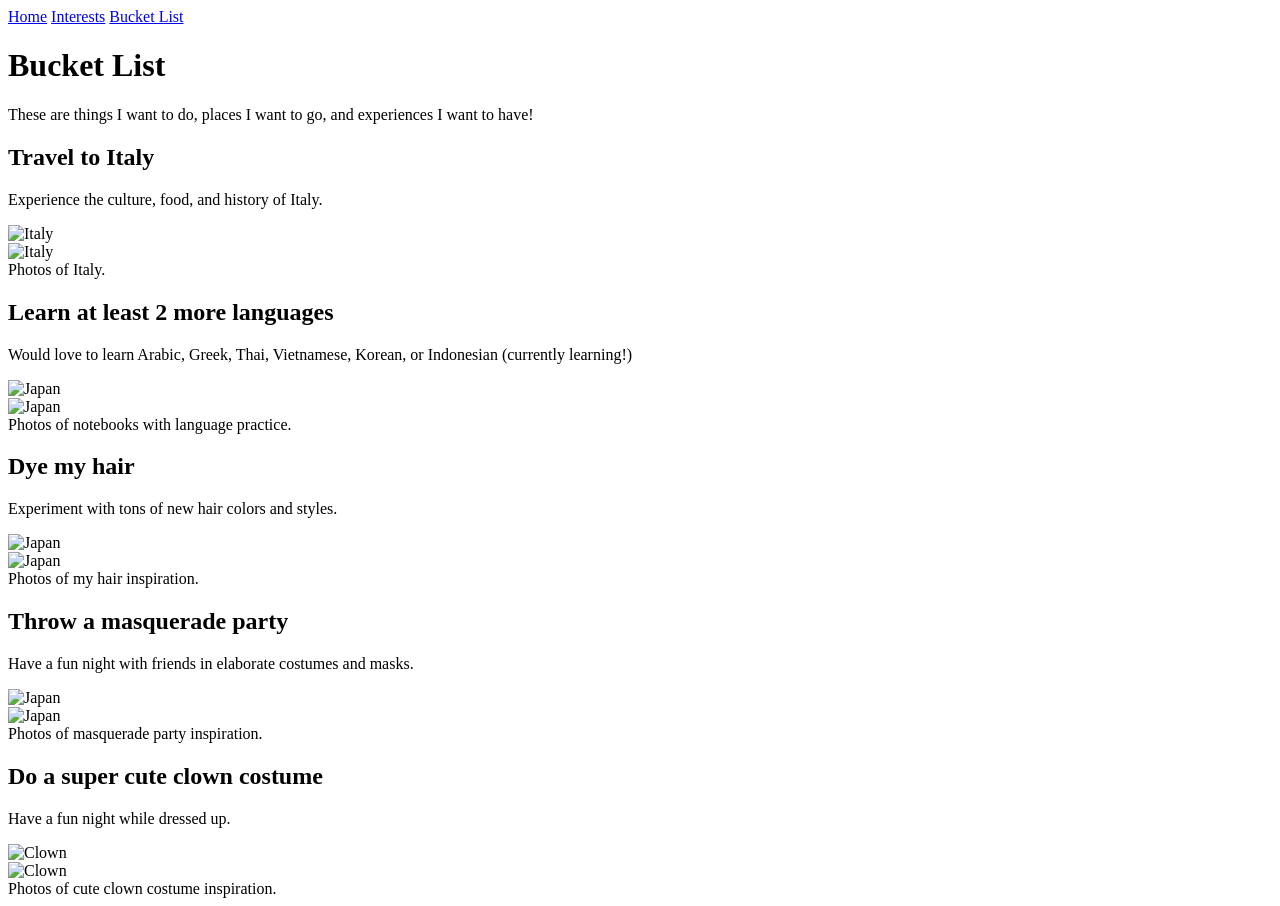
==== Bucket List.html @ 28e0b644 "Add files via upload" ====
<!DOCTYPE html>
<html lang="en">
<head>
    <meta charset="UTF-8">
    <meta name="viewport" content="width=device-width, initial-scale=1">
<link rel ="stylesheet" href="css/styles.css" type="text/css">
</head>
<body>
    <header>
         <nav>
            <a href="personal web.html">Home</a>
            <a href="interestpage.html">Interests</a> 
            <a href="Bucket List.html">Bucket List</a>       
        </nav>
        <h1>Bucket List</h1>
        <p>These are things I want to do, places I want to go, and experiences I want to have!</p>
    </header>
<main class="bucket-grid">
    <section class="bucket-item">
        <h2>Travel to Italy</h2>
        <p>Experience the culture, food, and history of Italy.</p>
        <div class="collage">
            <img src="italy1.jpg" alt="Italy" style="display: block; margin: 0 auto; width: auto; height: auto;">
            <img src="italy3.jpg" alt="Italy" style="display: block; margin: 0 auto; width: auto; height: auto;">
        </div>
        <span class="tag">Photos of Italy.</span>
    </section>

    <section class="bucket-item">
        <h2>Learn at least 2 more languages</h2>
        <p>Would love to learn Arabic, Greek, Thai, Vietnamese, Korean, or Indonesian (currently learning!) </p>
        <div class="collage">
            <img src="language1.jpg" alt="Japan" style="display: block; margin: 0 auto; width: auto; height: auto;">
            <img src="language2.jpg" alt="Japan" style="display: block; margin: 0 auto; width: auto; height: auto;">
        </div>
        <span class="tag">Photos of notebooks with language practice.</span>
    </section>

    <section class="bucket-item">
        <h2>Dye my hair</h2>
        <p>Experiment with tons of new hair colors and styles.</p>
        <div class="collage">
            <img src="hair1.jpg" alt="Japan" style="display: block; margin: 0 auto; width: auto; height: auto;">
            <img src="hair2.jpg" alt="Japan" style="display: block; margin: 0 auto; width: auto; height: auto;">
        </div>
        <span class="tag">Photos of my hair inspiration.</span>
    </section>

    <section class="bucket-item">
        <h2>Throw a masquerade party</h2>
        <p>Have a fun night with friends in elaborate costumes and masks.</p>
        <div class="collage">
            <img src="party1.jpg" alt="Japan" style="display: block; margin: 0 auto; width: auto; height: auto;">
            <img src="party2.jpg" alt="Japan" style="display: block; margin: 0 auto; width: auto; height: auto;">
        </div>
        <span class="tag">Photos of masquerade party inspiration.</span>
    </section>

    <section class="bucket-item">
        <h2>Do a super cute clown costume</h2>
        <p>Have a fun night while dressed up.</p>
        <div class="collage">
            <img src="clown1.jpg" alt="Clown" style="display: block; margin: 0 auto; width: auto; height: auto;">
            <img src="clown2.jpg" alt="Clown" style="display: block; margin: 0 auto; width: auto; height: auto;">
        </div>
        <span class="tag">Photos of cute clown costume inspiration.</span>
    </section>

</main>
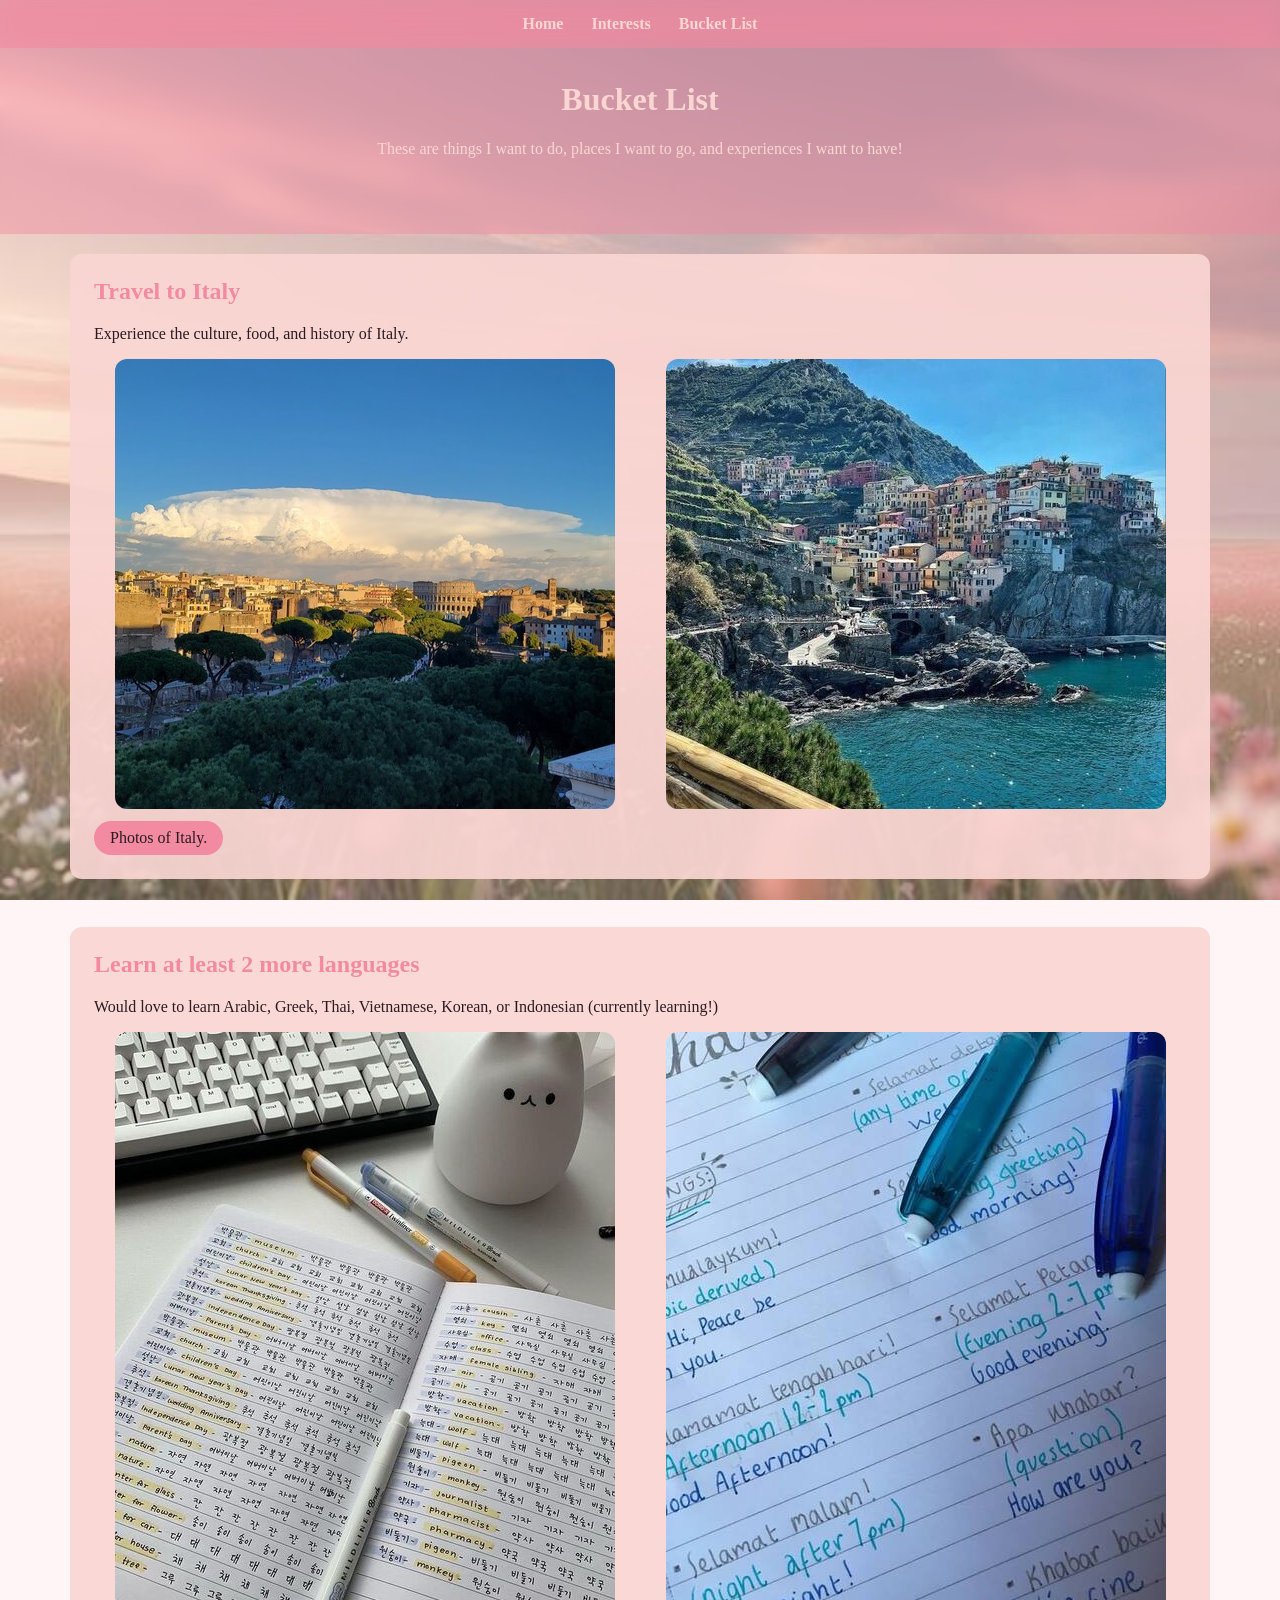
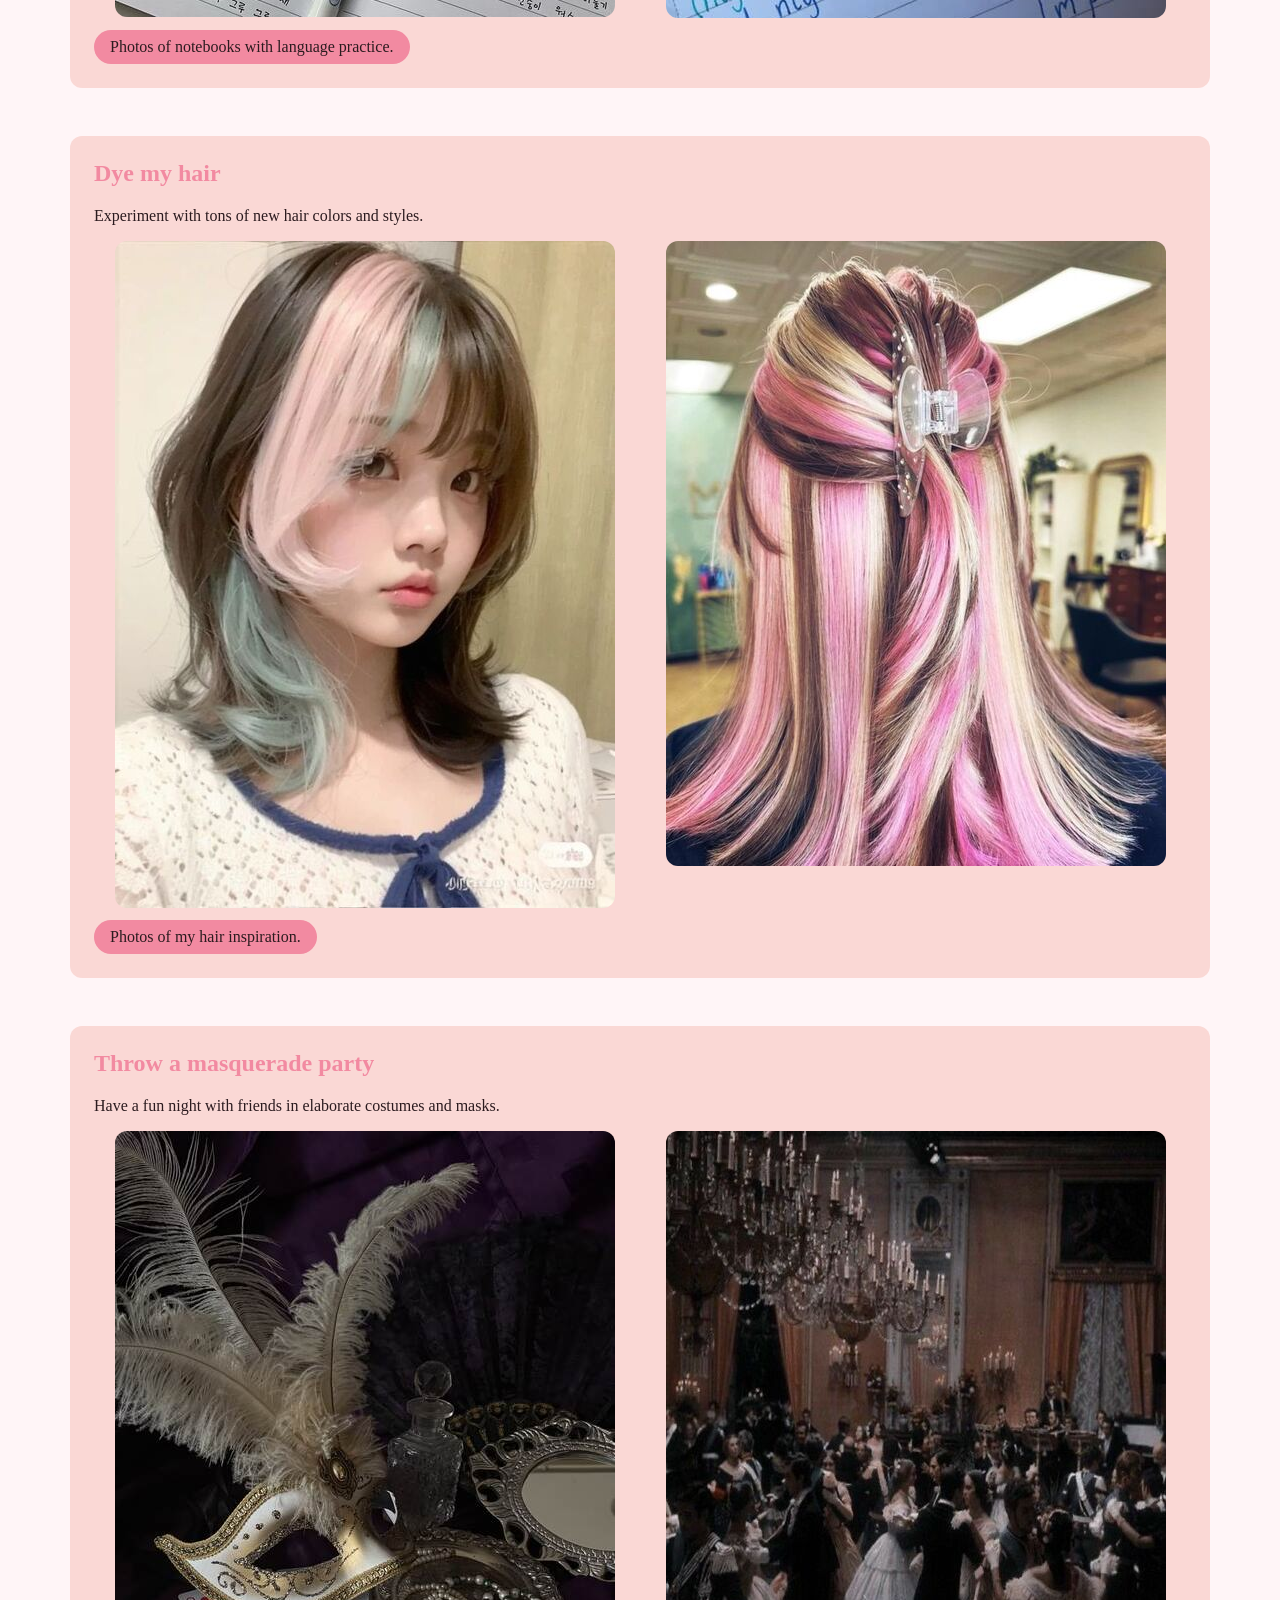
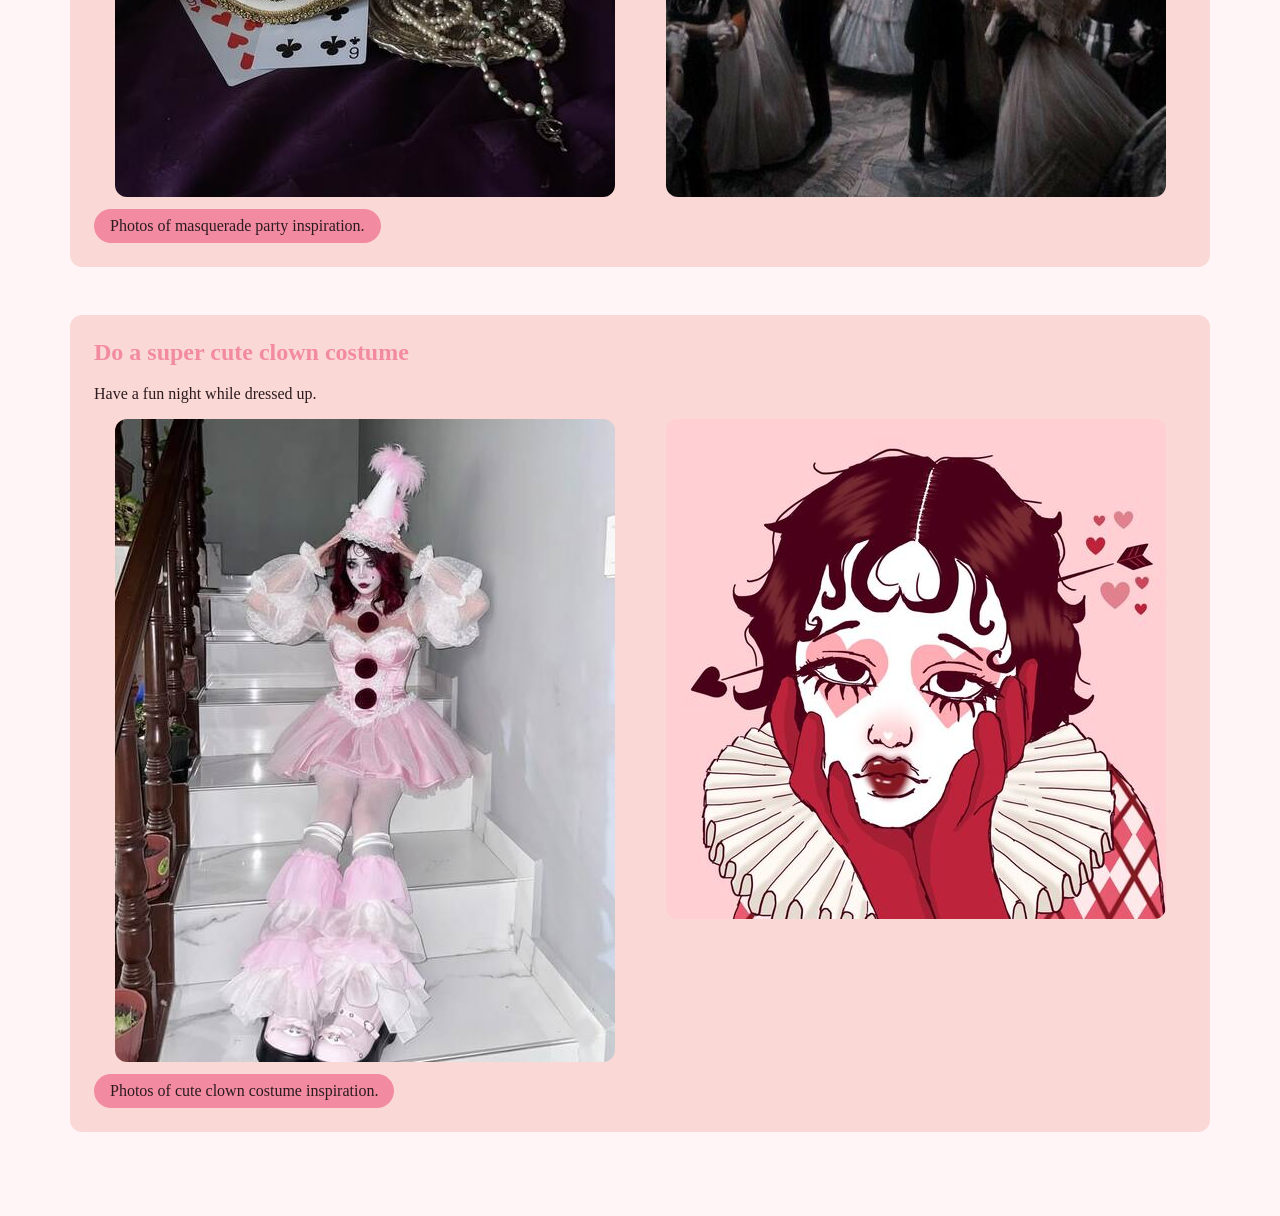
==== commit 0abd9507: "Initial commit" ====
--- a/Bucket List.html
+++ b/Bucket List.html
@@ -1,69 +1,69 @@
-<!DOCTYPE html>
-<html lang="en">
-<head>
-    <meta charset="UTF-8">
-    <meta name="viewport" content="width=device-width, initial-scale=1">
-<link rel ="stylesheet" href="css/styles.css" type="text/css">
-</head>
-<body>
-    <header>
-         <nav>
-            <a href="personal web.html">Home</a>
-            <a href="interestpage.html">Interests</a> 
-            <a href="Bucket List.html">Bucket List</a>       
-        </nav>
-        <h1>Bucket List</h1>
-        <p>These are things I want to do, places I want to go, and experiences I want to have!</p>
-    </header>
-<main class="bucket-grid">
-    <section class="bucket-item">
-        <h2>Travel to Italy</h2>
-        <p>Experience the culture, food, and history of Italy.</p>
-        <div class="collage">
-            <img src="italy1.jpg" alt="Italy" style="display: block; margin: 0 auto; width: auto; height: auto;">
-            <img src="italy3.jpg" alt="Italy" style="display: block; margin: 0 auto; width: auto; height: auto;">
-        </div>
-        <span class="tag">Photos of Italy.</span>
-    </section>
-
-    <section class="bucket-item">
-        <h2>Learn at least 2 more languages</h2>
-        <p>Would love to learn Arabic, Greek, Thai, Vietnamese, Korean, or Indonesian (currently learning!) </p>
-        <div class="collage">
-            <img src="language1.jpg" alt="Japan" style="display: block; margin: 0 auto; width: auto; height: auto;">
-            <img src="language2.jpg" alt="Japan" style="display: block; margin: 0 auto; width: auto; height: auto;">
-        </div>
-        <span class="tag">Photos of notebooks with language practice.</span>
-    </section>
-
-    <section class="bucket-item">
-        <h2>Dye my hair</h2>
-        <p>Experiment with tons of new hair colors and styles.</p>
-        <div class="collage">
-            <img src="hair1.jpg" alt="Japan" style="display: block; margin: 0 auto; width: auto; height: auto;">
-            <img src="hair2.jpg" alt="Japan" style="display: block; margin: 0 auto; width: auto; height: auto;">
-        </div>
-        <span class="tag">Photos of my hair inspiration.</span>
-    </section>
-
-    <section class="bucket-item">
-        <h2>Throw a masquerade party</h2>
-        <p>Have a fun night with friends in elaborate costumes and masks.</p>
-        <div class="collage">
-            <img src="party1.jpg" alt="Japan" style="display: block; margin: 0 auto; width: auto; height: auto;">
-            <img src="party2.jpg" alt="Japan" style="display: block; margin: 0 auto; width: auto; height: auto;">
-        </div>
-        <span class="tag">Photos of masquerade party inspiration.</span>
-    </section>
-
-    <section class="bucket-item">
-        <h2>Do a super cute clown costume</h2>
-        <p>Have a fun night while dressed up.</p>
-        <div class="collage">
-            <img src="clown1.jpg" alt="Clown" style="display: block; margin: 0 auto; width: auto; height: auto;">
-            <img src="clown2.jpg" alt="Clown" style="display: block; margin: 0 auto; width: auto; height: auto;">
-        </div>
-        <span class="tag">Photos of cute clown costume inspiration.</span>
-    </section>
-
+<!DOCTYPE html>
+<html lang="en">
+<head>
+    <meta charset="UTF-8">
+    <meta name="viewport" content="width=device-width, initial-scale=1">
+<link rel ="stylesheet" href="css/styles.css" type="text/css">
+</head>
+<body>
+    <header>
+         <nav>
+            <a href="personal web.html">Home</a>
+            <a href="interestpage.html">Interests</a> 
+            <a href="Bucket List.html">Bucket List</a>       
+        </nav>
+        <h1>Bucket List</h1>
+        <p>These are things I want to do, places I want to go, and experiences I want to have!</p>
+    </header>
+<main class="bucket-grid">
+    <section class="bucket-item">
+        <h2>Travel to Italy</h2>
+        <p>Experience the culture, food, and history of Italy.</p>
+        <div class="collage">
+            <img src="italy1.jpg" alt="Italy" style="display: block; margin: 0 auto; width: auto; height: auto;">
+            <img src="italy3.jpg" alt="Italy" style="display: block; margin: 0 auto; width: auto; height: auto;">
+        </div>
+        <span class="tag">Photos of Italy.</span>
+    </section>
+
+    <section class="bucket-item">
+        <h2>Learn at least 2 more languages</h2>
+        <p>Would love to learn Arabic, Greek, Thai, Vietnamese, Korean, or Indonesian (currently learning!) </p>
+        <div class="collage">
+            <img src="language1.jpg" alt="Japan" style="display: block; margin: 0 auto; width: auto; height: auto;">
+            <img src="language2.jpg" alt="Japan" style="display: block; margin: 0 auto; width: auto; height: auto;">
+        </div>
+        <span class="tag">Photos of notebooks with language practice.</span>
+    </section>
+
+    <section class="bucket-item">
+        <h2>Dye my hair</h2>
+        <p>Experiment with tons of new hair colors and styles.</p>
+        <div class="collage">
+            <img src="hair1.jpg" alt="Japan" style="display: block; margin: 0 auto; width: auto; height: auto;">
+            <img src="hair2.jpg" alt="Japan" style="display: block; margin: 0 auto; width: auto; height: auto;">
+        </div>
+        <span class="tag">Photos of my hair inspiration.</span>
+    </section>
+
+    <section class="bucket-item">
+        <h2>Throw a masquerade party</h2>
+        <p>Have a fun night with friends in elaborate costumes and masks.</p>
+        <div class="collage">
+            <img src="party1.jpg" alt="Japan" style="display: block; margin: 0 auto; width: auto; height: auto;">
+            <img src="party2.jpg" alt="Japan" style="display: block; margin: 0 auto; width: auto; height: auto;">
+        </div>
+        <span class="tag">Photos of masquerade party inspiration.</span>
+    </section>
+
+    <section class="bucket-item">
+        <h2>Do a super cute clown costume</h2>
+        <p>Have a fun night while dressed up.</p>
+        <div class="collage">
+            <img src="clown1.jpg" alt="Clown" style="display: block; margin: 0 auto; width: auto; height: auto;">
+            <img src="clown2.jpg" alt="Clown" style="display: block; margin: 0 auto; width: auto; height: auto;">
+        </div>
+        <span class="tag">Photos of cute clown costume inspiration.</span>
+    </section>
+
 </main>
--- a/css/styles.css
+++ b/css/styles.css
@@ -0,0 +1,244 @@
+* {
+    box-sizing: border-box;
+}
+body {
+    margin: 0;
+    font-family: "Georgia", "Times New Roman", Times, serif;
+    line-height: normal;
+    color: #2b1b1f;
+
+background-color: #FFF5F7;
+background-image: url("pinkbg.jpg");
+background-repeat: no-repeat;
+background-position: center;
+background-size: cover;
+background-attachment: fixed;
+}
+nav {
+    position: fixed;
+    top: 0;
+    left: 0;
+    width: 100%;
+    margin-top: 0;
+    background: rgba(242, 138, 161, 0.45);
+    padding: 15px 0px;
+    text-align: center;
+    z-index: 1000;
+    backdrop-filter: blur(10px);
+}
+
+nav a {
+    margin: 0 12px;
+    text-decoration: none;
+    color: #FAD6D3;
+    font-weight: bolder;
+}
+
+nav a:hover {
+    text-decoration: underline;
+}
+header{
+    background: rgba(242,138,161,0.45);
+    color: #FAD6D3;
+    padding: 60px 20px;
+    text-align: center;
+    backdrop-filter: blur(10px);
+}
+
+main{
+    max-width: 960px;
+    margin: 0 auto;
+    padding: 40px 20px;
+}
+section{
+    background: rgba(250, 214, 211, 0.92);
+    border-radius: 12px;
+    padding: 24px;
+    margin-bottom: 24px;
+}
+section h2 {
+    margin-top: 0;
+    color:#F28AA1;
+}
+footer{
+    padding: 22px 16px;
+    text-align: center;
+    background: #F6DFB3;
+    font-size: 0.9rem;
+    backdrop-filter: blur(5px);
+}
+
+.kdrama-interest-header {
+    background: rgba(242, 138, 161, 0.45);
+    color: #FAD6D3;
+    padding: 40px 20px;
+    text-align: center;
+    backdrop-filter: blur(10px);
+    margin-top: 40px;
+    max-width: fit-content;
+    margin-left: auto;
+    margin-right: auto;
+}
+
+.dramagrid {
+    display: grid;
+    grid-template-columns: repeat(4, 1fr);
+    gap: 24px;
+    max-width: 1200px;
+    margin:50px auto;
+    padding: auto;
+}
+
+.drama-card {
+    box-shadow: 0 8px 20px rgba(0, 0, 0, 0.35);
+    padding: 24px;
+    margin: 60px auto;
+    width:auto;
+    text-align: center;
+}
+
+.drama-card img {
+    width: 300px;
+    height: auto;
+    margin: 20px 0;
+    border-radius: 12px;
+}
+
+.drama-card h2 {
+    color: #F28AA1;
+    margin-bottom: 12px;
+}
+
+.drama-card p {
+    color: #2b1b1f;
+    line-height: 1.5;
+    font-size: 18px;
+}
+
+.music-artist-header {
+    background: rgba(242, 138, 161, 0.45);
+    color: #FAD6D3;
+    padding: 40px 20px;
+    text-align: center;
+    backdrop-filter: blur(10px);
+    margin-top: 40px;
+    max-width: fit-content;
+    margin-left: auto;
+    margin-right: auto;
+}
+
+.music-genre-header {
+    background: #FAD6D3;
+    color: #FAD6D3;
+    padding: 40px 40px;
+    text-align: center;
+    font-size: large;
+    font-style: italic;
+    backdrop-filter: blur(10px);
+    margin-top: 40px;
+    max-width: fit-content;
+    margin-left: auto;
+    margin-right: auto;
+}
+
+.music-card {
+    box-shadow: 0 8px 20px rgba(0, 0, 0, 0.35);
+    padding: 24px;
+    margin: 60px auto;
+    width:auto;
+    text-align: center;
+}
+
+
+.music-card img {
+    width: 300px;
+    height: auto;
+    margin: 20px 0;
+    border-radius: 12px;
+}
+
+.music-card h2 {
+    color: #F28AA1;
+    margin-bottom: 12px;
+}
+
+.music-card p {
+    color: #2b1b1f;
+    line-height: 1.5;
+    font-size: 18px;
+}
+
+.Hobby-header {
+   background: rgba(242, 138, 161, 0.45);
+    color: #FAD6D3;
+    padding: 40px 20px;
+    text-align: center;
+    backdrop-filter: blur(10px);
+    margin-top: 40px;
+    max-width: fit-content;
+    margin-left: auto;
+    margin-right: auto;
+}
+
+.hobby-card {
+    box-shadow: 0 8px 20px rgba(0, 0, 0, 0.35);
+    padding: 24px;
+    margin: 60px auto;
+    width:auto;
+    text-align: center;
+}
+
+
+.bucket-grid {
+    display: grid;
+    grid-template-columns: repeat(autofit, minmax(300px, 1fr));
+    gap: 24px;
+    max-width: 1200px;
+    margin:0 auto;
+    padding: 20px 30px 60px;
+}
+
+.bucket-card {
+    background: rgba(250, 214, 211, 0.92);
+    box-shadow: 0 8px 20px rgba(0, 0, 0, 0.35);
+    padding: 24px;
+    border-radius: 20px;
+}
+
+.bucket-card h2 {
+    margin-top: 0;
+    margin-bottom: 10px;
+    font-size: 24px;
+    text-align: center;
+    color: #F28AA1;
+}
+
+.bucket-card p {
+    margin-bottom: 20px;
+    text-align: center;
+    color: #2b1b1f;
+    line-height: 1.5;
+    font-size: 18px;
+}   
+
+.collage {
+    display: grid;
+    grid-template-columns: repeat(auto-fit, minmax(200px,1fr));
+    gap: 10px;
+}
+
+.collage img {
+    width: 100%;
+    height: 180px;
+    object-fit: cover;
+    border-radius: 12px;
+    display: block;
+}
+
+.tag {
+    display: inline-block;
+    padding: 8px 16px;
+    background-color: #F28AA1;
+    border-radius: 999px;
+    margin-top: 12px;
+}
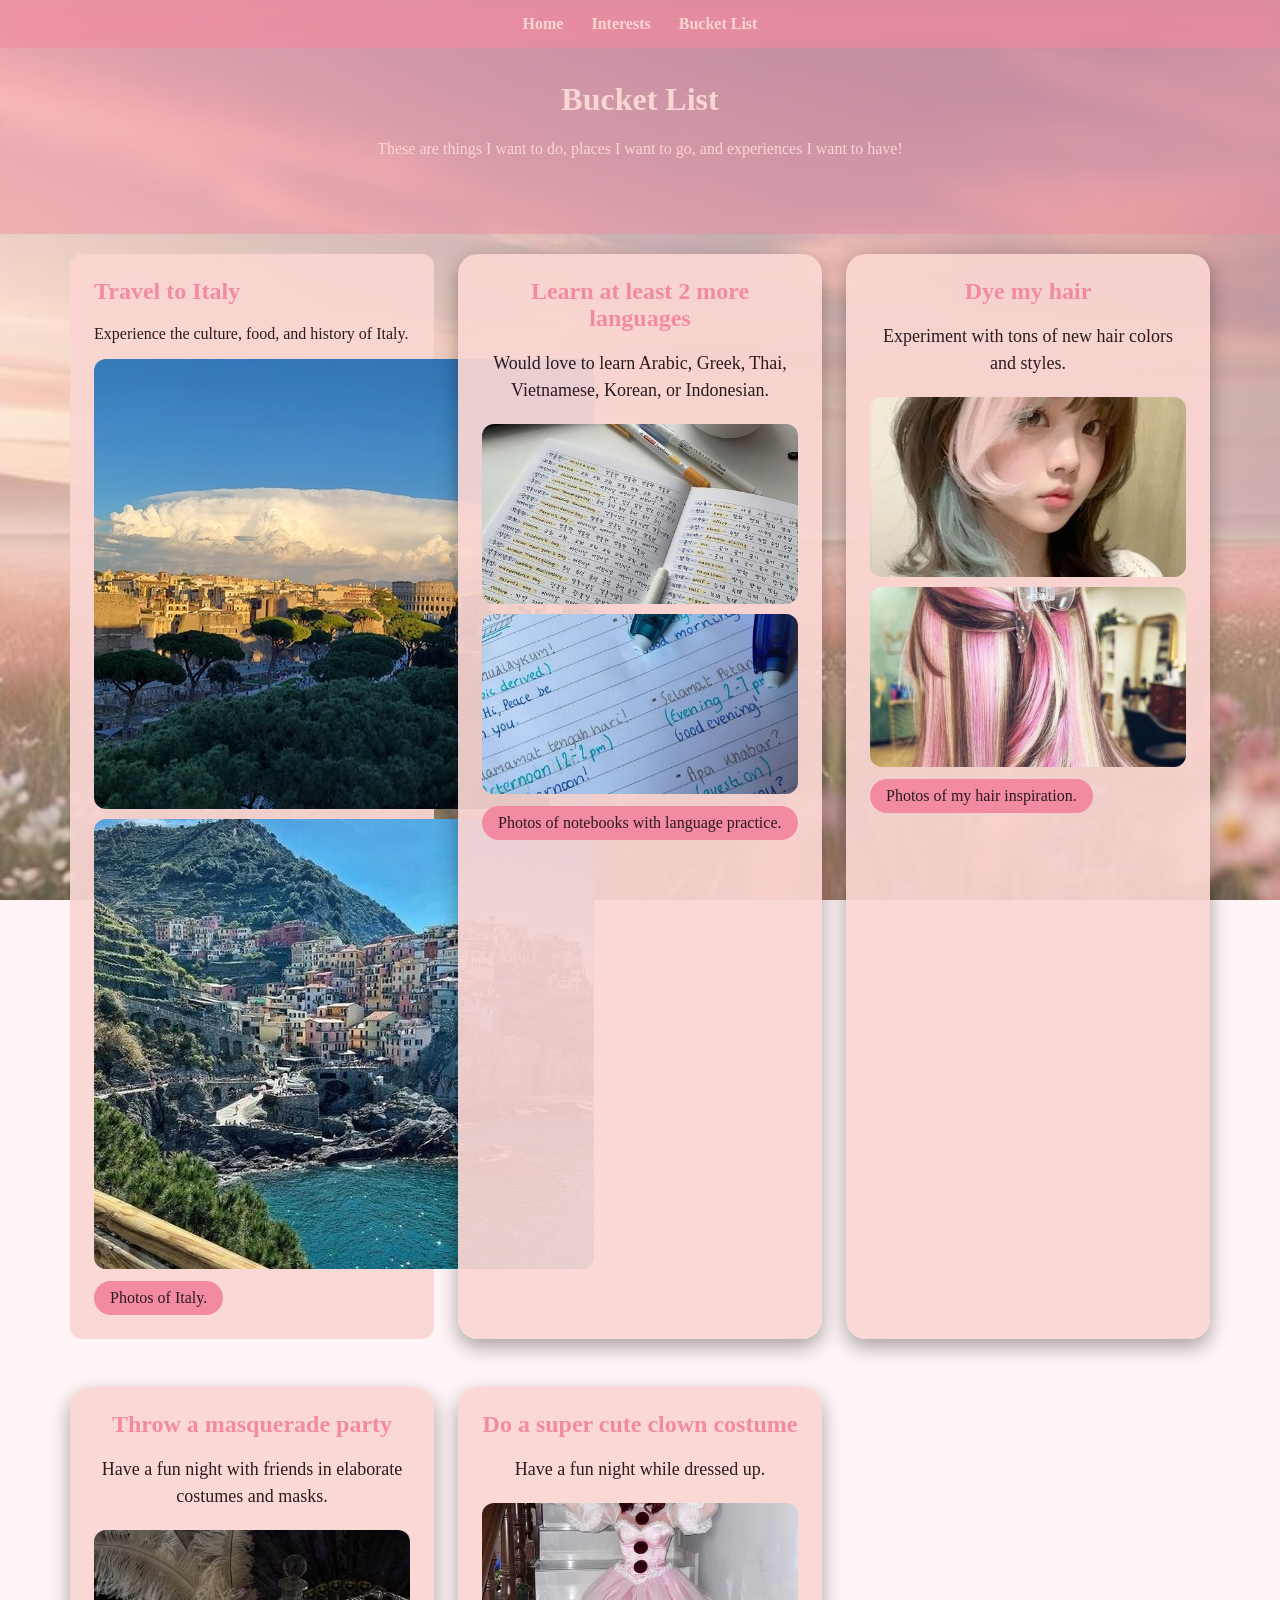
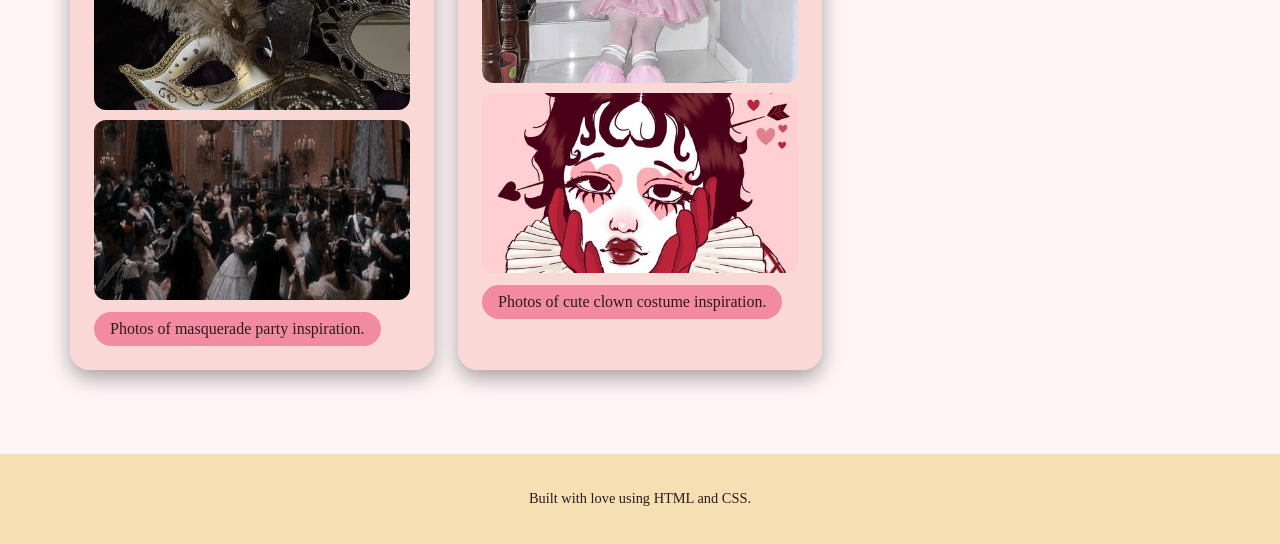
==== commit 312163b7: "Update HTML and CSS files" ====
--- a/Bucket List.html
+++ b/Bucket List.html
@@ -3,14 +3,14 @@
 <head>
     <meta charset="UTF-8">
     <meta name="viewport" content="width=device-width, initial-scale=1">
-<link rel ="stylesheet" href="css/styles.css" type="text/css">
+<link rel ="stylesheet" href="css/styles.css">
 </head>
 <body>
     <header>
          <nav>
-            <a href="personal web.html">Home</a>
+            <a href="index.html">Home</a>
             <a href="interestpage.html">Interests</a> 
-            <a href="Bucket List.html">Bucket List</a>       
+            <a href="bucket-list.html">Bucket List</a>       
         </nav>
         <h1>Bucket List</h1>
         <p>These are things I want to do, places I want to go, and experiences I want to have!</p>
@@ -26,44 +26,49 @@
         <span class="tag">Photos of Italy.</span>
     </section>
 
-    <section class="bucket-item">
-        <h2>Learn at least 2 more languages</h2>
-        <p>Would love to learn Arabic, Greek, Thai, Vietnamese, Korean, or Indonesian (currently learning!) </p>
-        <div class="collage">
-            <img src="language1.jpg" alt="Japan" style="display: block; margin: 0 auto; width: auto; height: auto;">
-            <img src="language2.jpg" alt="Japan" style="display: block; margin: 0 auto; width: auto; height: auto;">
-        </div>
-        <span class="tag">Photos of notebooks with language practice.</span>
-    </section>
+     <section class="bucket-card">
+            <h2>Learn at least 2 more languages</h2>
+            <p>Would love to learn Arabic, Greek, Thai, Vietnamese, Korean, or Indonesian.</p>
+            <div class="collage">
+                <img src="language1.jpg" alt="Language notebook 1">
+                <img src="language2.jpg" alt="Language notebook 2">
+            </div>
+            <span class="tag">Photos of notebooks with language practice.</span>
+        </section>
 
-    <section class="bucket-item">
-        <h2>Dye my hair</h2>
-        <p>Experiment with tons of new hair colors and styles.</p>
-        <div class="collage">
-            <img src="hair1.jpg" alt="Japan" style="display: block; margin: 0 auto; width: auto; height: auto;">
-            <img src="hair2.jpg" alt="Japan" style="display: block; margin: 0 auto; width: auto; height: auto;">
-        </div>
-        <span class="tag">Photos of my hair inspiration.</span>
-    </section>
+        <section class="bucket-card">
+            <h2>Dye my hair</h2>
+            <p>Experiment with tons of new hair colors and styles.</p>
+            <div class="collage">
+                <img src="hair1.jpg" alt="Hair inspiration 1">
+                <img src="hair2.jpg" alt="Hair inspiration 2">
+            </div>
+            <span class="tag">Photos of my hair inspiration.</span>
+        </section>
 
-    <section class="bucket-item">
-        <h2>Throw a masquerade party</h2>
-        <p>Have a fun night with friends in elaborate costumes and masks.</p>
-        <div class="collage">
-            <img src="party1.jpg" alt="Japan" style="display: block; margin: 0 auto; width: auto; height: auto;">
-            <img src="party2.jpg" alt="Japan" style="display: block; margin: 0 auto; width: auto; height: auto;">
-        </div>
-        <span class="tag">Photos of masquerade party inspiration.</span>
-    </section>
+        <section class="bucket-card">
+            <h2>Throw a masquerade party</h2>
+            <p>Have a fun night with friends in elaborate costumes and masks.</p>
+            <div class="collage">
+                <img src="party1.jpg" alt="Masquerade inspiration 1">
+                <img src="party2.jpg" alt="Masquerade inspiration 2">
+            </div>
+            <span class="tag">Photos of masquerade party inspiration.</span>
+        </section>
 
-    <section class="bucket-item">
-        <h2>Do a super cute clown costume</h2>
-        <p>Have a fun night while dressed up.</p>
-        <div class="collage">
-            <img src="clown1.jpg" alt="Clown" style="display: block; margin: 0 auto; width: auto; height: auto;">
-            <img src="clown2.jpg" alt="Clown" style="display: block; margin: 0 auto; width: auto; height: auto;">
-        </div>
-        <span class="tag">Photos of cute clown costume inspiration.</span>
-    </section>
+        <section class="bucket-card">
+            <h2>Do a super cute clown costume</h2>
+            <p>Have a fun night while dressed up.</p>
+            <div class="collage">
+                <img src="clown1.jpg" alt="Clown costume 1">
+                <img src="clown2.jpg" alt="Clown costume 2">
+            </div>
+            <span class="tag">Photos of cute clown costume inspiration.</span>
+        </section>
+    </main>
 
-</main>+    <footer>
+        <p>Built with love using HTML and CSS.</p>
+    </footer>
+</body>
+</html>
--- a/css/styles.css
+++ b/css/styles.css
@@ -80,13 +80,13 @@
     margin-right: auto;
 }
 
-.dramagrid {
-    display: grid;
-    grid-template-columns: repeat(4, 1fr);
+.drama-grid {
+     display: grid;
+    grid-template-columns: repeat(auto-fit, minmax(280px, 1fr));
     gap: 24px;
     max-width: 1200px;
-    margin:50px auto;
-    padding: auto;
+    margin: 50px auto;
+    padding: 20px;
 }
 
 .drama-card {
@@ -129,7 +129,7 @@
 
 .music-genre-header {
     background: #FAD6D3;
-    color: #FAD6D3;
+    color: #2b1b1f;
     padding: 40px 40px;
     text-align: center;
     font-size: large;
@@ -191,7 +191,7 @@
 
 .bucket-grid {
     display: grid;
-    grid-template-columns: repeat(autofit, minmax(300px, 1fr));
+    grid-template-columns: repeat(auto-fit, minmax(300px, 1fr));
     gap: 24px;
     max-width: 1200px;
     margin:0 auto;
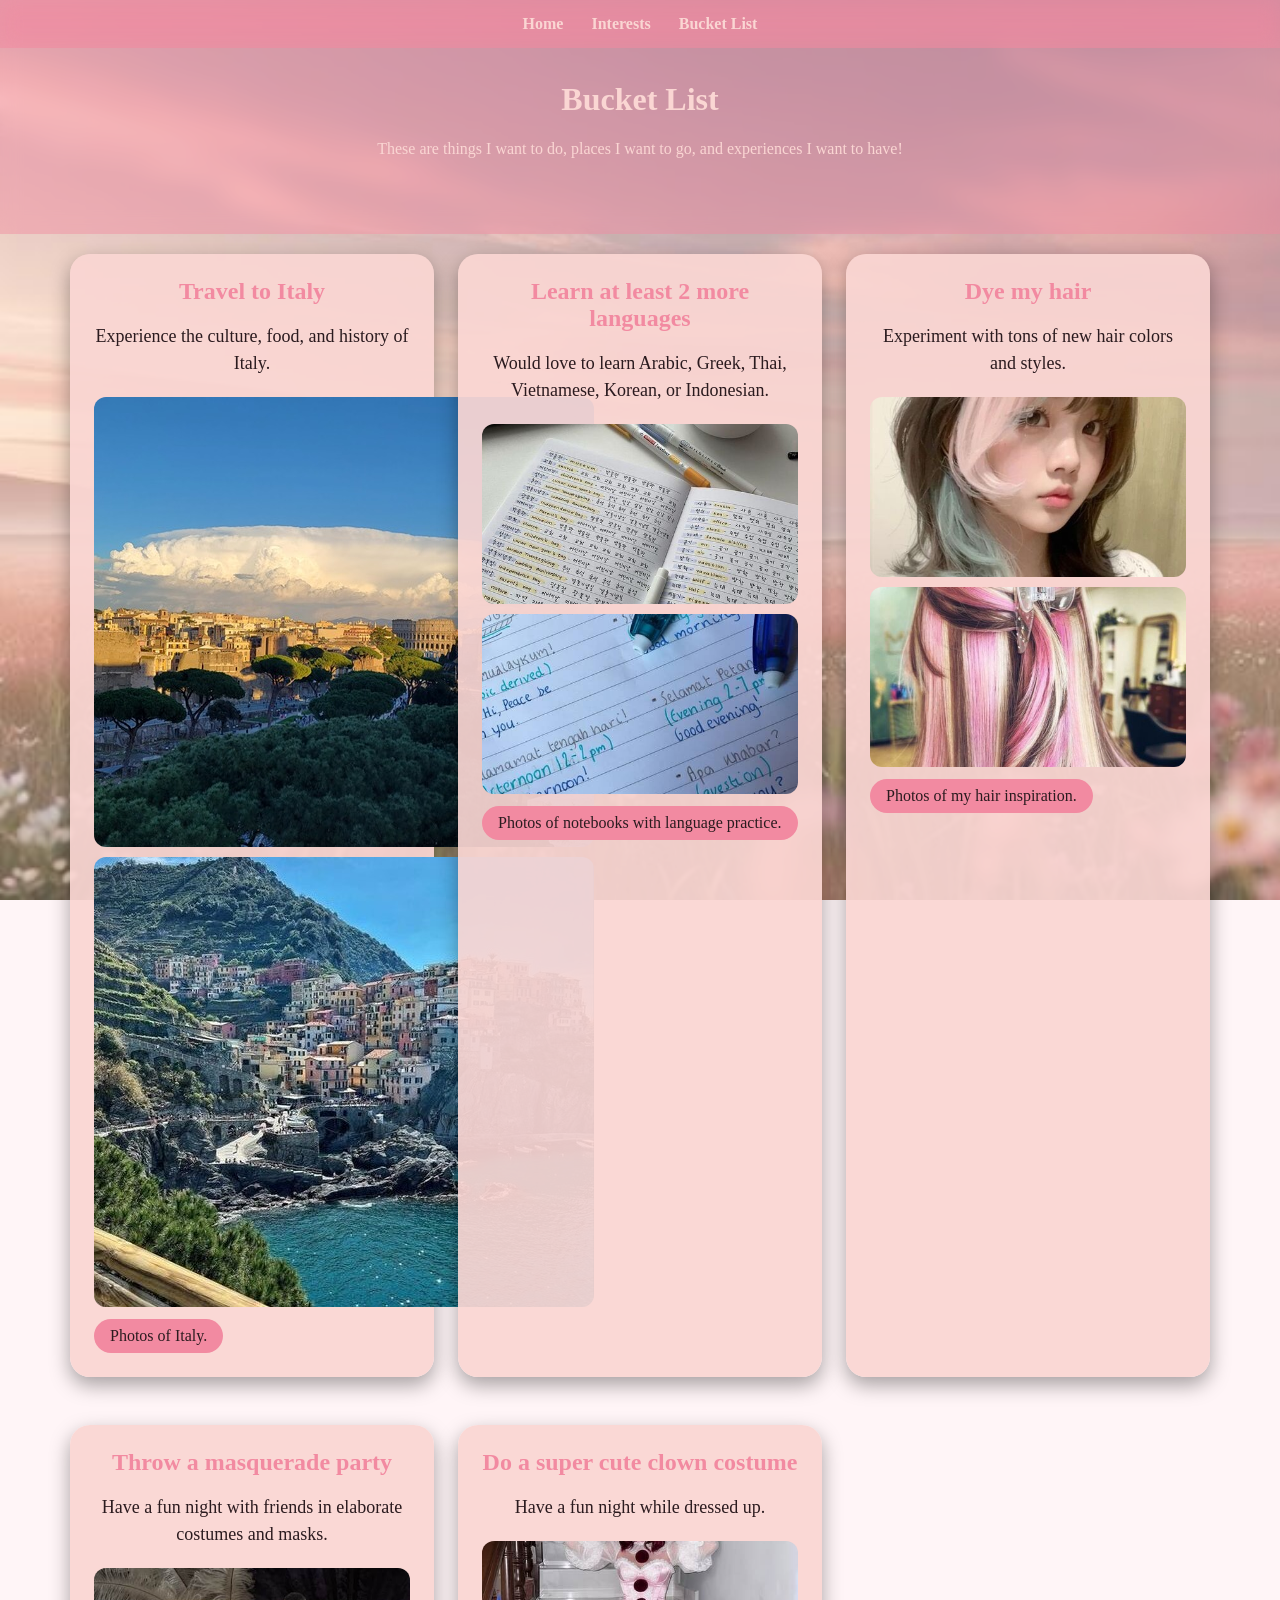
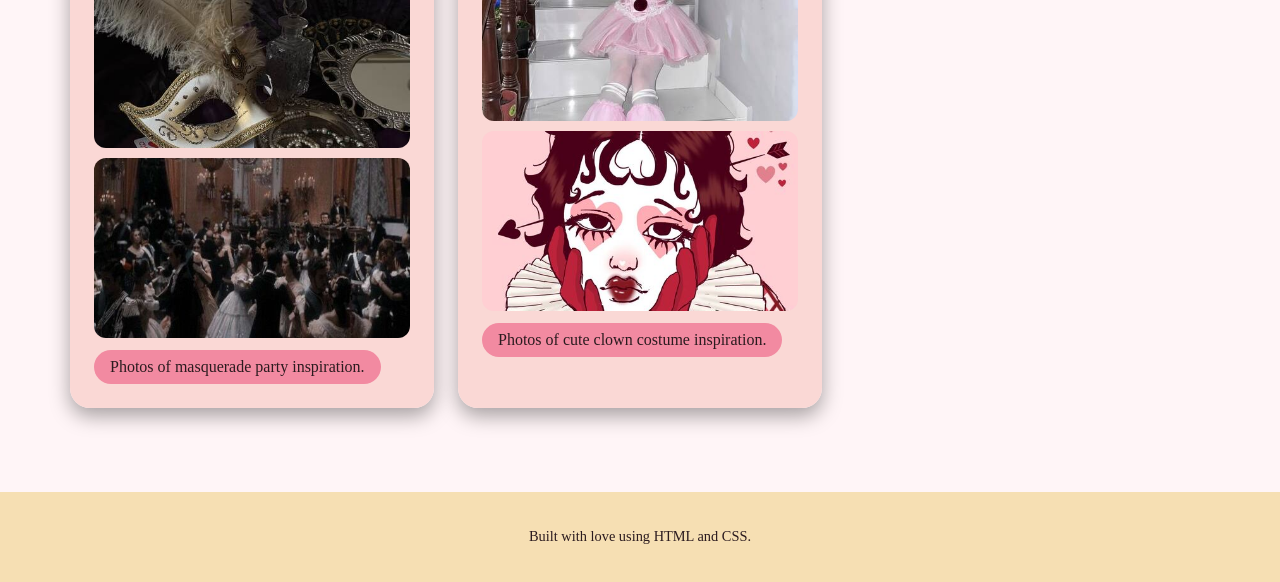
==== commit 36d5b421: "Update HTML and CSS files" ====
--- a/Bucket List.html
+++ b/Bucket List.html
@@ -3,7 +3,7 @@
 <head>
     <meta charset="UTF-8">
     <meta name="viewport" content="width=device-width, initial-scale=1">
-<link rel ="stylesheet" href="css/styles.css">
+<link rel="stylesheet" href="css/styles.css">
 </head>
 <body>
     <header>
@@ -16,7 +16,7 @@
         <p>These are things I want to do, places I want to go, and experiences I want to have!</p>
     </header>
 <main class="bucket-grid">
-    <section class="bucket-item">
+    <section class="bucket-card">
         <h2>Travel to Italy</h2>
         <p>Experience the culture, food, and history of Italy.</p>
         <div class="collage">
--- a/css/styles.css
+++ b/css/styles.css
@@ -81,10 +81,10 @@
 }
 
 .drama-grid {
-     display: grid;
-    grid-template-columns: repeat(auto-fit, minmax(280px, 1fr));
+     display: flex;
+    flex-direction: column;
     gap: 24px;
-    max-width: 1200px;
+    max-width: 900px;
     margin: 50px auto;
     padding: 20px;
 }
